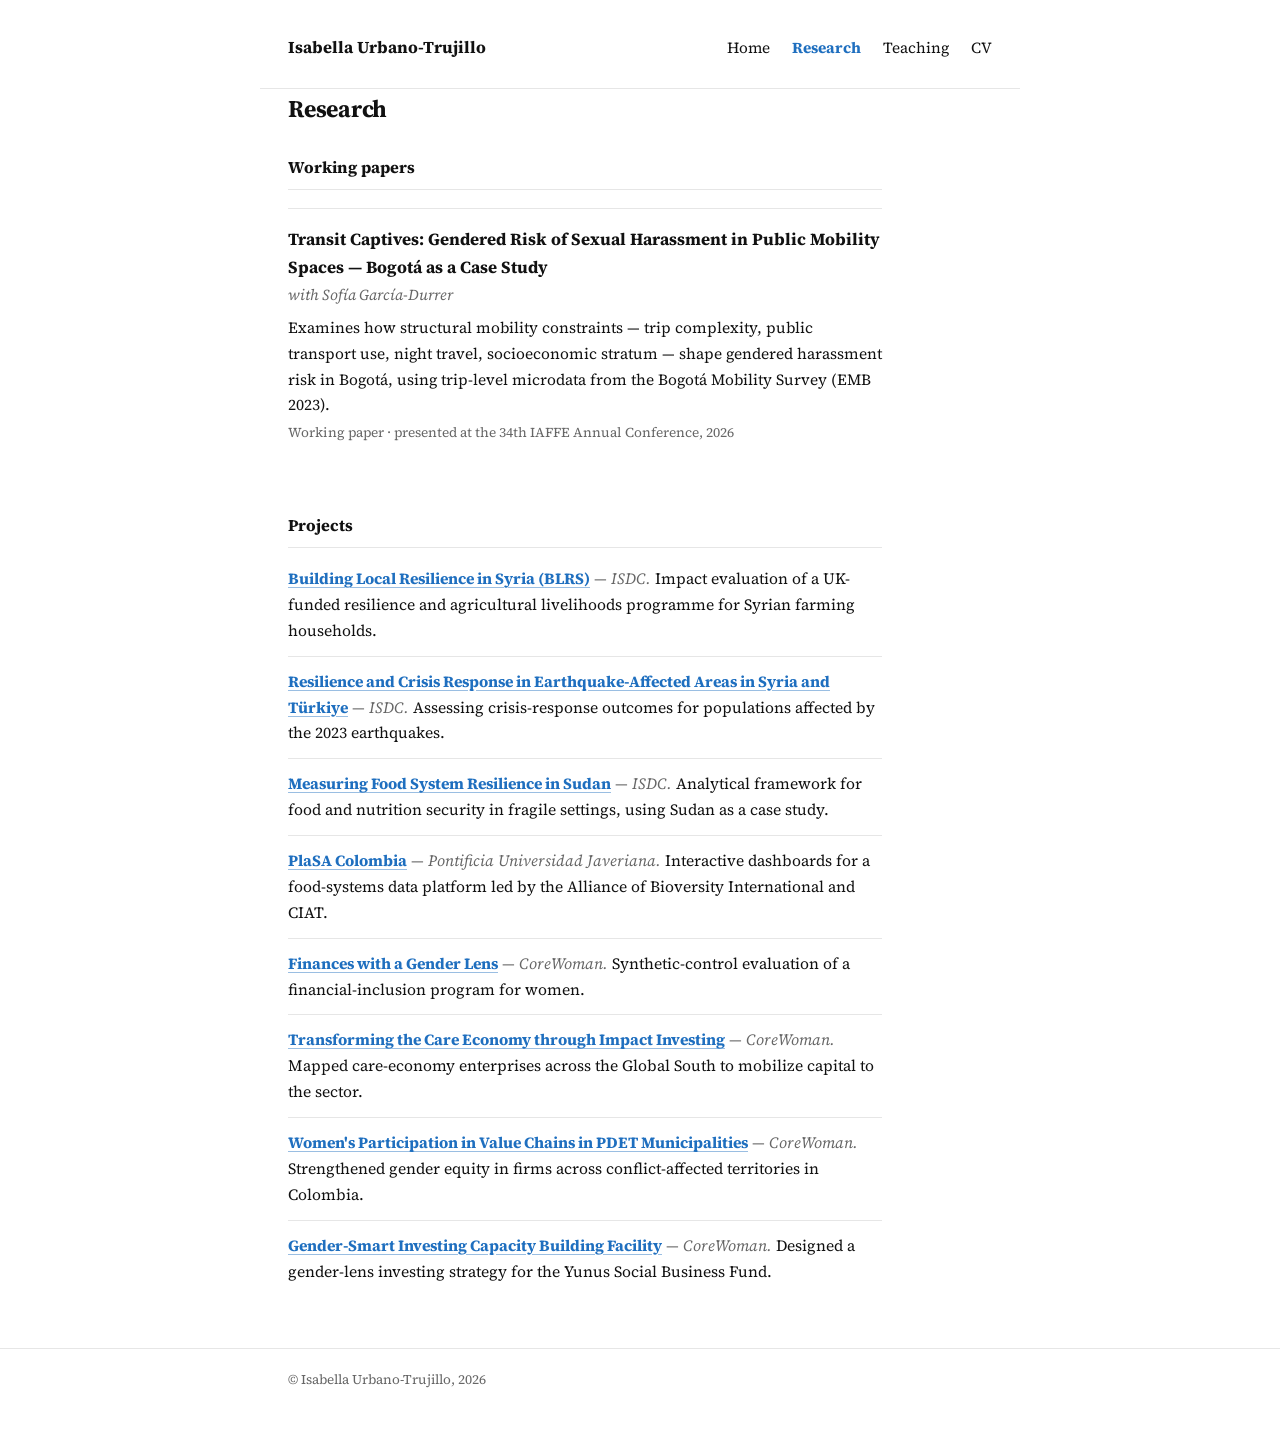
==== research.html @ 7f3ddb9d "Add files via upload" ====
<!DOCTYPE html>
<html lang="en">
<head>
<meta charset="UTF-8">
<meta name="viewport" content="width=device-width, initial-scale=1">
<title>Research — Isabella Urbano-Trujillo</title>
<link rel="preconnect" href="https://fonts.googleapis.com">
<link rel="preconnect" href="https://fonts.gstatic.com" crossorigin>
<link href="https://fonts.googleapis.com/css2?family=Source+Serif+4:ital,opsz,wght@0,8..60,400;0,8..60,600;1,8..60,400&display=swap" rel="stylesheet">
<link rel="stylesheet" href="style.css">
</head>
<body>

<header class="topbar">
  <a class="brand" href="index.html">Isabella Urbano-Trujillo</a>
  <nav class="toplinks">
    <a href="index.html">Home</a>
    <a href="research.html" class="active">Research</a>
    <a href="teaching.html">Teaching</a>
    <a href="isabella-urbano-trujillo-cv.pdf" target="_blank" rel="noopener">CV</a>
  </nav>
</header>

<main class="page">
  <h1>Research</h1>

  <section>
    <h2>Working papers</h2>
    <div class="entry">
      <div class="entry-head">
        <span class="entry-title">Transit Captives: Gendered Risk of Sexual Harassment in Public Mobility Spaces — Bogotá as a Case Study</span>
      </div>
      <div class="entry-org">with Sofía García-Durrer</div>
      <p>Examines how structural mobility constraints — trip complexity, public transport use, night travel, socioeconomic stratum — shape gendered harassment risk in Bogotá, using trip-level microdata from the Bogotá Mobility Survey (EMB 2023).</p>
      <p class="status">Working paper · presented at the 34th IAFFE Annual Conference, 2026</p>
    </div>
  </section>

  <section>
    <h2>Projects</h2>

    <ul class="project-list">
      <li>
        <a href="https://isdc.org/projects/blrs-building-local-resilience-in-syria/" target="_blank" rel="noopener">Building Local Resilience in Syria (BLRS)</a>
        <span class="org">— ISDC.</span> Impact evaluation of a UK-funded resilience and agricultural livelihoods programme for Syrian farming households.
      </li>
      <li>
        <a href="https://isdc.org/projects/resilience-and-crisis-response-in-earthquake-affected-areas-in-syria-and-turkiye/" target="_blank" rel="noopener">Resilience and Crisis Response in Earthquake-Affected Areas in Syria and Türkiye</a>
        <span class="org">— ISDC.</span> Assessing crisis-response outcomes for populations affected by the 2023 earthquakes.
      </li>
      <li>
        <a href="https://isdc.org/projects/measuring-food-system-resilience-in-sudan/" target="_blank" rel="noopener">Measuring Food System Resilience in Sudan</a>
        <span class="org">— ISDC.</span> Analytical framework for food and nutrition security in fragile settings, using Sudan as a case study.
      </li>
      <li>
        <a href="https://alliancebioversityciat.org/tools-innovations/plasa-colombia" target="_blank" rel="noopener">PlaSA Colombia</a>
        <span class="org">— Pontificia Universidad Javeriana.</span> Interactive dashboards for a food-systems data platform led by the Alliance of Bioversity International and CIAT.
      </li>
      <li>
        <a href="https://www.corewoman.org/inclusion-financiera" target="_blank" rel="noopener">Finances with a Gender Lens</a>
        <span class="org">— CoreWoman.</span> Synthetic-control evaluation of a financial-inclusion program for women.
      </li>
      <li>
        <a href="https://www.corewoman.org/economía-del-cuidado" target="_blank" rel="noopener">Transforming the Care Economy through Impact Investing</a>
        <span class="org">— CoreWoman.</span> Mapped care-economy enterprises across the Global South to mobilize capital to the sector.
      </li>
      <li>
        <a href="https://www.corewoman.org" target="_blank" rel="noopener">Women's Participation in Value Chains in PDET Municipalities</a>
        <span class="org">— CoreWoman.</span> Strengthened gender equity in firms across conflict-affected territories in Colombia.
      </li>
      <li>
        <a href="https://www.corewoman.org/fortalecimiento" target="_blank" rel="noopener">Gender-Smart Investing Capacity Building Facility</a>
        <span class="org">— CoreWoman.</span> Designed a gender-lens investing strategy for the Yunus Social Business Fund.
      </li>
    </ul>
  </section>
</main>

<footer>
  <div class="page">© Isabella Urbano-Trujillo, 2026</div>
</footer>

</body>
</html>
---- style.css ----
:root{
  --paper:#FFFFFF;
  --ink:#111111;
  --slate:#666666;
  --link:#1F6FBF;
  --line:#E6E6E6;
}
*{box-sizing:border-box;}
html{scroll-behavior:smooth;}
body{
  margin:0;
  background:var(--paper);
  color:var(--ink);
  font-family:"Source Serif 4", Georgia, "Times New Roman", serif;
  font-size:17px;
  line-height:1.65;
  -webkit-font-smoothing:antialiased;
}
a{color:var(--link); text-decoration-color: color-mix(in srgb, var(--link) 45%, transparent); text-underline-offset:3px;}
a:hover{text-decoration-color:var(--link);}
strong, b{font-weight:700;}

.page{max-width:760px; margin:0 auto; padding:0 28px;}

/* Top bar */
.topbar{
  max-width:760px;
  margin:0 auto;
  padding:34px 28px 26px;
  display:flex;
  justify-content:space-between;
  align-items:baseline;
  flex-wrap:wrap;
  gap:12px 24px;
  border-bottom:1px solid var(--line);
}
.brand{
  font-weight:700;
  font-size:1.05rem;
  color:var(--ink);
  text-decoration:none;
}
.brand:hover{color:var(--link);}
.toplinks{
  display:flex;
  gap:22px;
  flex-wrap:wrap;
}
.toplinks a{
  color:var(--ink);
  text-decoration:none;
  font-size:0.96rem;
}
.toplinks a:hover{color:var(--link);}
.toplinks a.active{font-weight:700; color:var(--link);}

/* Hero (home page) */
.hero{
  display:flex;
  gap:32px;
  align-items:center;
  padding:48px 0 8px;
  flex-wrap:wrap;
}
.photo-lg{
  width:168px; height:168px;
  border-radius:50%;
  object-fit:cover;
  flex-shrink:0;
}
.hero h1{font-weight:700; font-size:1.6rem; margin:0 0 6px;}
.hero .role{color:var(--slate); font-size:1rem; margin:0 0 16px;}

.icon-links{
  display:flex;
  flex-wrap:wrap;
  gap:14px 20px;
  margin:0 0 8px;
}
.icon-links a{
  display:inline-flex;
  align-items:center;
  gap:7px;
  color:var(--slate);
  text-decoration:none;
  font-size:0.92rem;
}
.icon-links a:hover{color:var(--link);}
.icon-links svg{width:18px; height:18px; flex-shrink:0;}

.text-links{
  display:flex;
  flex-wrap:wrap;
  gap:6px 20px;
  font-size:0.9rem;
  margin:0 0 34px;
}
.text-links a{color:var(--slate); text-decoration:none;}
.text-links a:hover{color:var(--link);}

main{padding:44px 0 90px;}
main.home{padding-top:6px;}
section{margin-bottom:52px; max-width:66ch;}
h1{font-weight:700; font-size:1.5rem; margin:0 0 26px; letter-spacing:-0.01em;}
h2{
  font-weight:700;
  font-size:1.02rem;
  margin:0 0 18px;
  padding-bottom:8px;
  border-bottom:1px solid var(--line);
}
.lede{font-size:1.25rem; line-height:1.5; margin:0 0 20px;}
p{margin:0 0 17px;}
.muted{color:var(--slate);}

.entry{padding:16px 0; border-top:1px solid var(--line);}
.entry:first-child{border-top:none; padding-top:0;}
.entry-head{display:flex; justify-content:space-between; gap:16px; align-items:baseline; flex-wrap:wrap;}
.entry-title{font-weight:700;}
.entry-org{color:var(--slate); font-style:italic; font-size:0.95rem; margin-top:1px;}
.entry-date{color:var(--slate); font-size:0.85rem; white-space:nowrap;}
.entry p{margin:8px 0 0; font-size:0.97rem;}
.entry .status{font-size:0.85rem; color:var(--slate); margin-top:4px;}

.project-list{list-style:none; margin:0; padding:0;}
.project-list li{
  padding:12px 0;
  border-top:1px solid var(--line);
  font-size:0.98rem;
}
.project-list li:first-child{border-top:none; padding-top:0;}
.project-list a{font-weight:700;}
.project-list .org{color:var(--slate); font-style:italic;}

footer{border-top:1px solid var(--line); padding:20px 0 60px; color:var(--slate); font-size:0.84rem;}
footer .page{display:block;}

@media (max-width:600px){
  .hero{flex-direction:column; align-items:flex-start; text-align:left;}
  .photo-lg{width:130px; height:130px;}
}
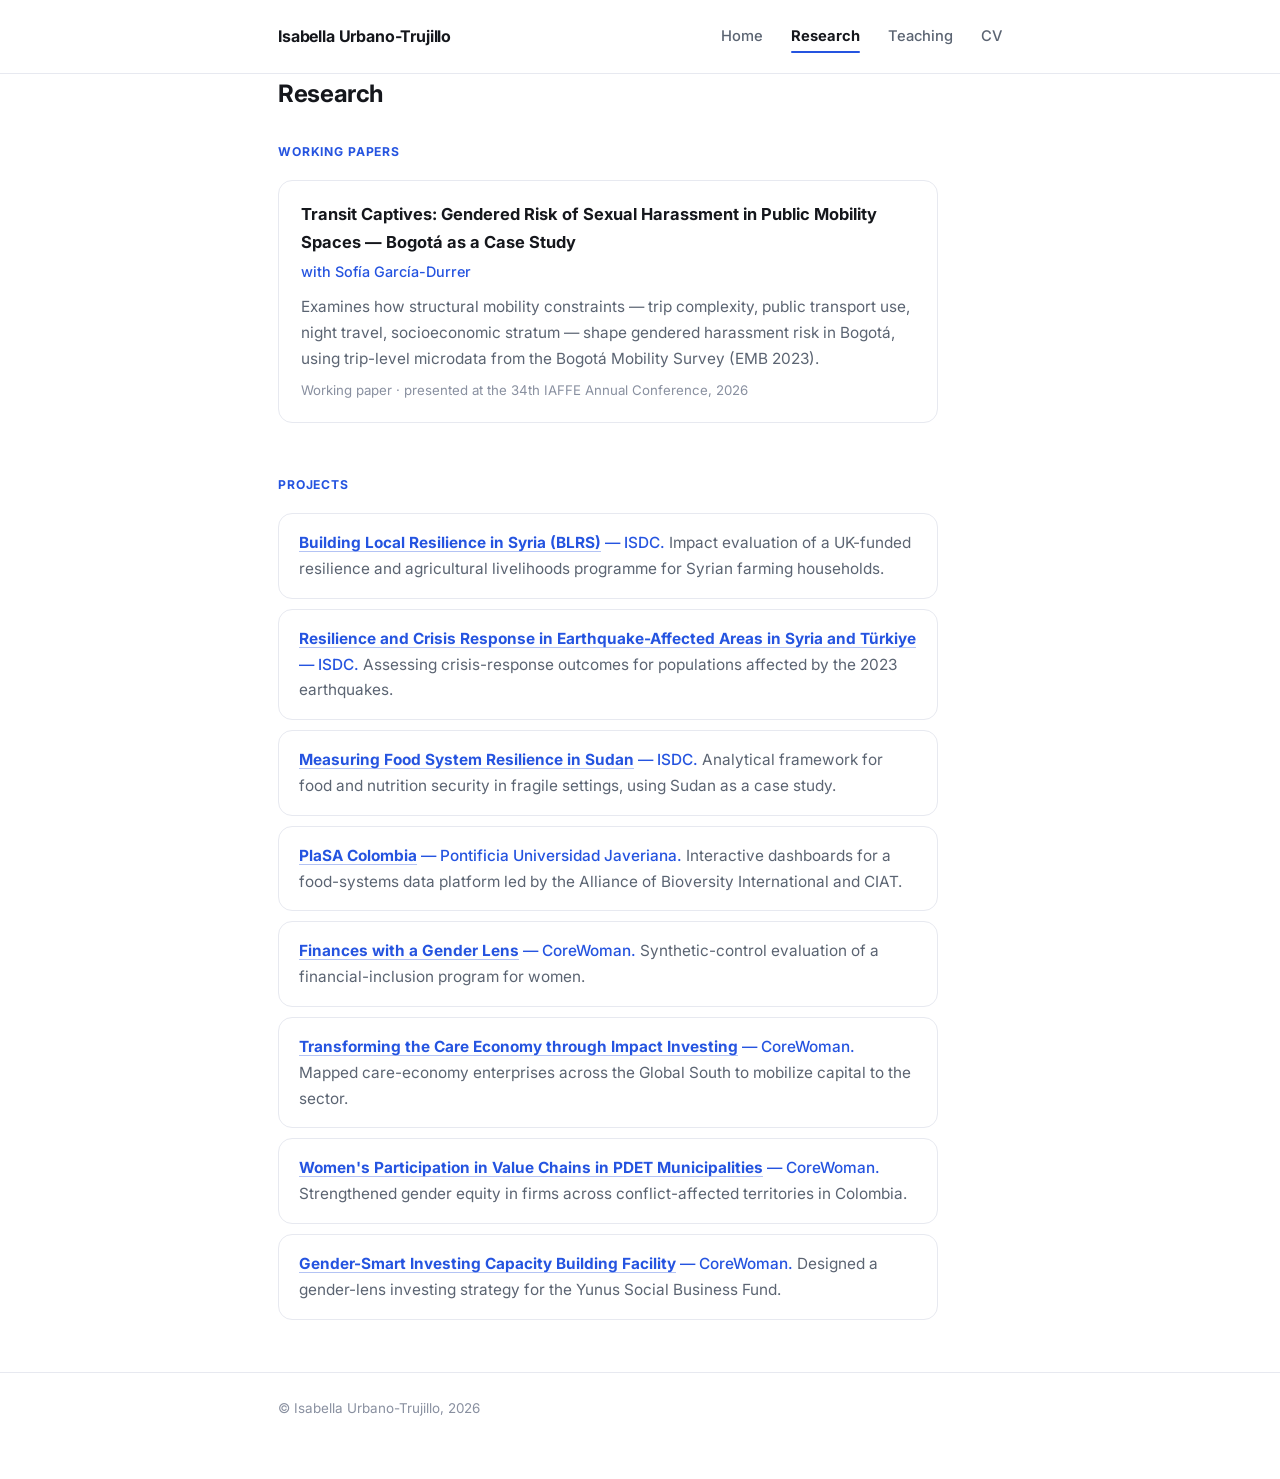
==== commit 7a278967: "Redesign site: unify layout, modernize typography and visual style" ====
--- a/research.html
+++ b/research.html
@@ -6,19 +6,21 @@
 <title>Research — Isabella Urbano-Trujillo</title>
 <link rel="preconnect" href="https://fonts.googleapis.com">
 <link rel="preconnect" href="https://fonts.gstatic.com" crossorigin>
-<link href="https://fonts.googleapis.com/css2?family=Source+Serif+4:ital,opsz,wght@0,8..60,400;0,8..60,600;1,8..60,400&display=swap" rel="stylesheet">
+<link href="https://fonts.googleapis.com/css2?family=Inter:wght@400;500;600;700;800&display=swap" rel="stylesheet">
 <link rel="stylesheet" href="style.css">
 </head>
 <body>
 
 <header class="topbar">
-  <a class="brand" href="index.html">Isabella Urbano-Trujillo</a>
-  <nav class="toplinks">
-    <a href="index.html">Home</a>
-    <a href="research.html" class="active">Research</a>
-    <a href="teaching.html">Teaching</a>
-    <a href="isabella-urbano-trujillo-cv.pdf" target="_blank" rel="noopener">CV</a>
-  </nav>
+  <div class="topbar-inner">
+    <a class="brand" href="index.html">Isabella Urbano-Trujillo</a>
+    <nav class="toplinks">
+      <a href="index.html">Home</a>
+      <a href="research.html" class="active">Research</a>
+      <a href="teaching.html">Teaching</a>
+      <a href="isabella-urbano-trujillo-cv.pdf" target="_blank" rel="noopener">CV</a>
+    </nav>
+  </div>
 </header>
 
 <main class="page">
--- a/style.css
+++ b/style.css
@@ -1,9 +1,14 @@
 :root{
   --paper:#FFFFFF;
-  --ink:#111111;
-  --slate:#666666;
-  --link:#1F6FBF;
-  --line:#E6E6E6;
+  --paper-alt:#F7F8FB;
+  --ink:#15171C;
+  --slate:#5B6472;
+  --slate-soft:#8990A0;
+  --link:#2554E0;
+  --link-soft:color-mix(in srgb, var(--link) 12%, transparent);
+  --line:#E7E9F0;
+  --ring-a:#EAF0FF;
+  --ring-b:#F3ECFF;
 }
 *{box-sizing:border-box;}
 html{scroll-behavior:smooth;}
@@ -11,131 +16,171 @@
   margin:0;
   background:var(--paper);
   color:var(--ink);
-  font-family:"Source Serif 4", Georgia, "Times New Roman", serif;
-  font-size:17px;
-  line-height:1.65;
+  font-family:"Inter", -apple-system, BlinkMacSystemFont, "Segoe UI", Helvetica, Arial, sans-serif;
+  font-size:16.5px;
+  line-height:1.68;
   -webkit-font-smoothing:antialiased;
+  -moz-osx-font-smoothing:grayscale;
 }
-a{color:var(--link); text-decoration-color: color-mix(in srgb, var(--link) 45%, transparent); text-underline-offset:3px;}
+a{color:var(--link); text-decoration-color:color-mix(in srgb, var(--link) 35%, transparent); text-underline-offset:3px;}
 a:hover{text-decoration-color:var(--link);}
-strong, b{font-weight:700;}
+strong, b{font-weight:600;}
 
-.page{max-width:760px; margin:0 auto; padding:0 28px;}
+.page{max-width:780px; margin:0 auto; padding:0 28px;}
 
 /* Top bar */
 .topbar{
-  max-width:760px;
+  position:sticky; top:0; z-index:10;
+  background:color-mix(in srgb, var(--paper) 92%, transparent);
+  backdrop-filter:blur(8px);
+  max-width:none;
+  padding:0;
+  border-bottom:1px solid var(--line);
+}
+.topbar-inner{
+  max-width:780px;
   margin:0 auto;
-  padding:34px 28px 26px;
+  padding:20px 28px;
   display:flex;
   justify-content:space-between;
-  align-items:baseline;
+  align-items:center;
   flex-wrap:wrap;
-  gap:12px 24px;
-  border-bottom:1px solid var(--line);
+  gap:10px 24px;
 }
 .brand{
   font-weight:700;
-  font-size:1.05rem;
+  font-size:1rem;
+  letter-spacing:-0.01em;
   color:var(--ink);
   text-decoration:none;
 }
 .brand:hover{color:var(--link);}
 .toplinks{
   display:flex;
-  gap:22px;
+  gap:28px;
   flex-wrap:wrap;
 }
 .toplinks a{
-  color:var(--ink);
+  position:relative;
+  color:var(--slate);
   text-decoration:none;
-  font-size:0.96rem;
+  font-size:0.92rem;
+  font-weight:500;
+  padding:4px 0;
 }
-.toplinks a:hover{color:var(--link);}
-.toplinks a.active{font-weight:700; color:var(--link);}
+.toplinks a::after{
+  content:"";
+  position:absolute; left:0; right:0; bottom:0;
+  height:2px; border-radius:2px;
+  background:var(--link);
+  transform:scaleX(0);
+  transform-origin:left;
+  transition:transform .18s ease;
+}
+.toplinks a:hover{color:var(--ink);}
+.toplinks a:hover::after{transform:scaleX(1);}
+.toplinks a.active{color:var(--ink); font-weight:700;}
+.toplinks a.active::after{transform:scaleX(1);}
 
 /* Hero (home page) */
 .hero{
   display:flex;
-  gap:32px;
-  align-items:center;
-  padding:48px 0 8px;
+  gap:52px;
+  align-items:flex-start;
+  padding:56px 0 8px;
   flex-wrap:wrap;
 }
-.photo-lg{
+.hero-side{width:216px; flex-shrink:0;}
+.photo-frame{
   width:168px; height:168px;
   border-radius:50%;
+  padding:5px;
+  background:linear-gradient(135deg, var(--ring-a), var(--ring-b));
+  margin-bottom:18px;
+}
+.photo-lg{
+  width:100%; height:100%;
+  border-radius:50%;
   object-fit:cover;
-  flex-shrink:0;
+  display:block;
+  border:3px solid var(--paper);
 }
-.hero h1{font-weight:700; font-size:1.6rem; margin:0 0 6px;}
-.hero .role{color:var(--slate); font-size:1rem; margin:0 0 16px;}
+.hero-name{font-weight:700; font-size:1.15rem; margin:0 0 3px; letter-spacing:-0.01em;}
+.hero-role{color:var(--link); font-size:0.92rem; font-weight:600; margin:0 0 3px;}
+.hero-affil{color:var(--slate); font-size:0.88rem; margin:0 0 20px; line-height:1.5;}
 
-.icon-links{
-  display:flex;
-  flex-wrap:wrap;
-  gap:14px 20px;
-  margin:0 0 8px;
-}
-.icon-links a{
-  display:inline-flex;
-  align-items:center;
-  gap:7px;
+.side-links{list-style:none; margin:0; padding:18px 0 0; border-top:1px solid var(--line); display:flex; flex-direction:column; gap:10px;}
+.side-links a{
   color:var(--slate);
   text-decoration:none;
-  font-size:0.92rem;
+  font-size:0.88rem;
+  font-weight:500;
+  transition:color .15s ease, transform .15s ease;
+  display:inline-block;
 }
-.icon-links a:hover{color:var(--link);}
-.icon-links svg{width:18px; height:18px; flex-shrink:0;}
+.side-links a:hover{color:var(--link); transform:translateX(2px);}
 
-.text-links{
-  display:flex;
-  flex-wrap:wrap;
-  gap:6px 20px;
-  font-size:0.9rem;
-  margin:0 0 34px;
-}
-.text-links a{color:var(--slate); text-decoration:none;}
-.text-links a:hover{color:var(--link);}
+.hero-content{flex:1; min-width:320px; padding-top:2px;}
 
 main{padding:44px 0 90px;}
-main.home{padding-top:6px;}
+main.home{padding-top:0;}
 section{margin-bottom:52px; max-width:66ch;}
-h1{font-weight:700; font-size:1.5rem; margin:0 0 26px; letter-spacing:-0.01em;}
+h1{font-weight:700; font-size:1.5rem; margin:0 0 28px; letter-spacing:-0.015em;}
+.section-label,
 h2{
+  display:block;
   font-weight:700;
-  font-size:1.02rem;
+  font-size:0.76rem;
+  letter-spacing:0.07em;
+  text-transform:uppercase;
+  color:var(--link);
   margin:0 0 18px;
-  padding-bottom:8px;
-  border-bottom:1px solid var(--line);
+  padding:0;
+  border:none;
 }
-.lede{font-size:1.25rem; line-height:1.5; margin:0 0 20px;}
+.lede{font-size:1.28rem; line-height:1.55; font-weight:500; margin:0 0 22px; letter-spacing:-0.005em;}
 p{margin:0 0 17px;}
-.muted{color:var(--slate);}
+.muted{color:var(--slate-soft); font-size:0.9rem;}
 
-.entry{padding:16px 0; border-top:1px solid var(--line);}
-.entry:first-child{border-top:none; padding-top:0;}
+.entry{
+  padding:20px 22px;
+  margin-bottom:14px;
+  border:1px solid var(--line);
+  border-radius:14px;
+  background:var(--paper);
+  transition:border-color .15s ease, box-shadow .15s ease, transform .15s ease;
+}
+.entry:hover{border-color:color-mix(in srgb, var(--link) 35%, var(--line)); box-shadow:0 6px 18px -12px rgba(20,30,60,0.25); transform:translateY(-1px);}
 .entry-head{display:flex; justify-content:space-between; gap:16px; align-items:baseline; flex-wrap:wrap;}
 .entry-title{font-weight:700;}
-.entry-org{color:var(--slate); font-style:italic; font-size:0.95rem; margin-top:1px;}
-.entry-date{color:var(--slate); font-size:0.85rem; white-space:nowrap;}
-.entry p{margin:8px 0 0; font-size:0.97rem;}
-.entry .status{font-size:0.85rem; color:var(--slate); margin-top:4px;}
+.entry-org{color:var(--link); font-size:0.9rem; font-weight:500; margin-top:3px;}
+.entry-date{color:var(--slate-soft); font-size:0.83rem; white-space:nowrap;}
+.entry p{margin:10px 0 0; font-size:0.96rem; color:var(--slate);}
+.entry .status{font-size:0.83rem; color:var(--slate-soft); margin-top:8px;}
 
 .project-list{list-style:none; margin:0; padding:0;}
 .project-list li{
-  padding:12px 0;
-  border-top:1px solid var(--line);
-  font-size:0.98rem;
+  padding:16px 20px;
+  margin-bottom:10px;
+  border:1px solid var(--line);
+  border-radius:14px;
+  font-size:0.96rem;
+  color:var(--slate);
+  transition:border-color .15s ease, box-shadow .15s ease, transform .15s ease;
 }
-.project-list li:first-child{border-top:none; padding-top:0;}
+.project-list li:hover{border-color:color-mix(in srgb, var(--link) 35%, var(--line)); box-shadow:0 6px 18px -12px rgba(20,30,60,0.25); transform:translateY(-1px);}
 .project-list a{font-weight:700;}
-.project-list .org{color:var(--slate); font-style:italic;}
+.project-list .org{color:var(--link); font-weight:500; font-style:normal;}
 
-footer{border-top:1px solid var(--line); padding:20px 0 60px; color:var(--slate); font-size:0.84rem;}
+footer{border-top:1px solid var(--line); padding:24px 0 60px; color:var(--slate-soft); font-size:0.84rem;}
 footer .page{display:block;}
 
-@media (max-width:600px){
-  .hero{flex-direction:column; align-items:flex-start; text-align:left;}
-  .photo-lg{width:130px; height:130px;}
+@media (max-width:640px){
+  .topbar-inner{padding:16px 22px;}
+  .toplinks{gap:18px;}
+  .hero{flex-direction:column; gap:28px; padding-top:36px;}
+  .hero-side{width:100%;}
+  .photo-frame{width:112px; height:112px; margin-bottom:14px;}
+  .side-links{flex-direction:row; flex-wrap:wrap; gap:14px 20px; border-top:none; padding-top:4px;}
+  .lede{font-size:1.14rem;}
 }
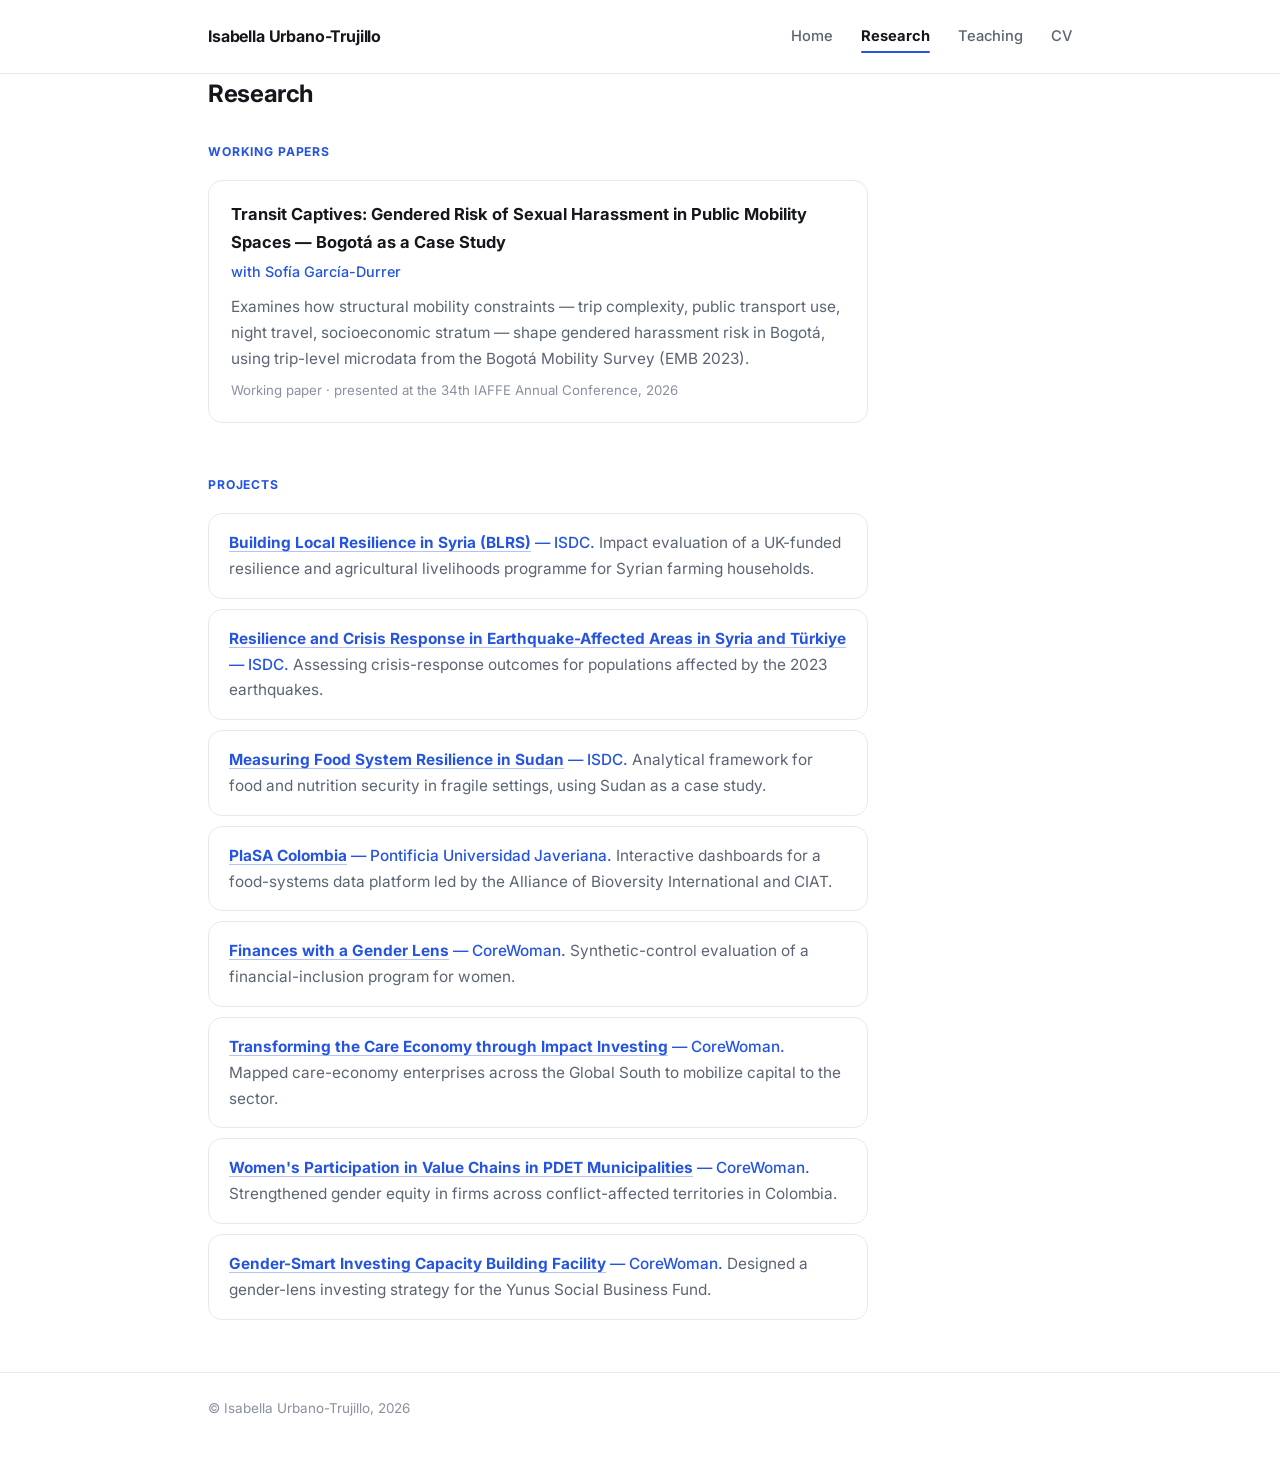
==== commit 3719de57: "Simplify hero identity block, widen layout, fix tag pill rendering and CSS caching" ====
--- a/research.html
+++ b/research.html
@@ -7,7 +7,7 @@
 <link rel="preconnect" href="https://fonts.googleapis.com">
 <link rel="preconnect" href="https://fonts.gstatic.com" crossorigin>
 <link href="https://fonts.googleapis.com/css2?family=Inter:wght@400;500;600;700;800&display=swap" rel="stylesheet">
-<link rel="stylesheet" href="style.css">
+<link rel="stylesheet" href="style.css?v=3">
 </head>
 <body>
 
--- a/style.css
+++ b/style.css
@@ -26,7 +26,7 @@
 a:hover{text-decoration-color:var(--link);}
 strong, b{font-weight:600;}
 
-.page{max-width:780px; margin:0 auto; padding:0 28px;}
+.page{max-width:920px; margin:0 auto; padding:0 28px;}
 
 /* Top bar */
 .topbar{
@@ -38,7 +38,7 @@
   border-bottom:1px solid var(--line);
 }
 .topbar-inner{
-  max-width:780px;
+  max-width:920px;
   margin:0 auto;
   padding:20px 28px;
   display:flex;
@@ -89,14 +89,15 @@
   align-items:flex-start;
   padding:56px 0 8px;
   flex-wrap:wrap;
-}
-.hero-side{width:216px; flex-shrink:0;}
+  max-width:none;
+}
+.hero-side{width:236px; flex-shrink:0;}
 .photo-frame{
-  width:168px; height:168px;
+  width:196px; height:196px;
   border-radius:50%;
   padding:5px;
   background:linear-gradient(135deg, var(--ring-a), var(--ring-b));
-  margin-bottom:18px;
+  margin-bottom:20px;
 }
 .photo-lg{
   width:100%; height:100%;
@@ -105,22 +106,38 @@
   display:block;
   border:3px solid var(--paper);
 }
-.hero-name{font-weight:700; font-size:1.15rem; margin:0 0 3px; letter-spacing:-0.01em;}
-.hero-role{color:var(--link); font-size:0.92rem; font-weight:600; margin:0 0 3px;}
+.hero-role{color:var(--ink); font-size:1.1rem; font-weight:700; margin:0 0 4px; letter-spacing:-0.01em;}
 .hero-affil{color:var(--slate); font-size:0.88rem; margin:0 0 20px; line-height:1.5;}
 
-.side-links{list-style:none; margin:0; padding:18px 0 0; border-top:1px solid var(--line); display:flex; flex-direction:column; gap:10px;}
+.side-links{list-style:none; margin:0; padding:18px 0 0; border-top:1px solid var(--line); display:flex; flex-direction:column; gap:12px;}
 .side-links a{
   color:var(--slate);
   text-decoration:none;
   font-size:0.88rem;
   font-weight:500;
   transition:color .15s ease, transform .15s ease;
-  display:inline-block;
+  display:inline-flex;
+  align-items:center;
+  gap:10px;
 }
 .side-links a:hover{color:var(--link); transform:translateX(2px);}
+.side-links svg{width:17px; height:17px; flex-shrink:0; fill:currentColor;}
 
 .hero-content{flex:1; min-width:320px; padding-top:2px;}
+
+.tag-groups{display:flex; flex-direction:column; gap:12px; margin:0 0 26px;}
+.tag-group{display:flex; align-items:baseline; gap:12px; flex-wrap:wrap;}
+.tag-label{flex-shrink:0; width:78px; font-size:0.9rem; font-weight:700; color:var(--link);}
+.tags{display:flex; flex-wrap:wrap; gap:8px;}
+.tags span{
+  background:var(--link-soft);
+  color:var(--link);
+  font-size:0.8rem;
+  font-weight:600;
+  padding:5px 12px;
+  border-radius:999px;
+  white-space:nowrap;
+}
 
 main{padding:44px 0 90px;}
 main.home{padding-top:0;}
@@ -138,7 +155,6 @@
   padding:0;
   border:none;
 }
-.lede{font-size:1.28rem; line-height:1.55; font-weight:500; margin:0 0 22px; letter-spacing:-0.005em;}
 p{margin:0 0 17px;}
 .muted{color:var(--slate-soft); font-size:0.9rem;}
 
@@ -180,7 +196,8 @@
   .toplinks{gap:18px;}
   .hero{flex-direction:column; gap:28px; padding-top:36px;}
   .hero-side{width:100%;}
-  .photo-frame{width:112px; height:112px; margin-bottom:14px;}
+  .photo-frame{width:136px; height:136px; margin-bottom:14px;}
   .side-links{flex-direction:row; flex-wrap:wrap; gap:14px 20px; border-top:none; padding-top:4px;}
-  .lede{font-size:1.14rem;}
-}
+  .tag-group{flex-direction:column; gap:6px;}
+  .tag-label{width:auto;}
+}
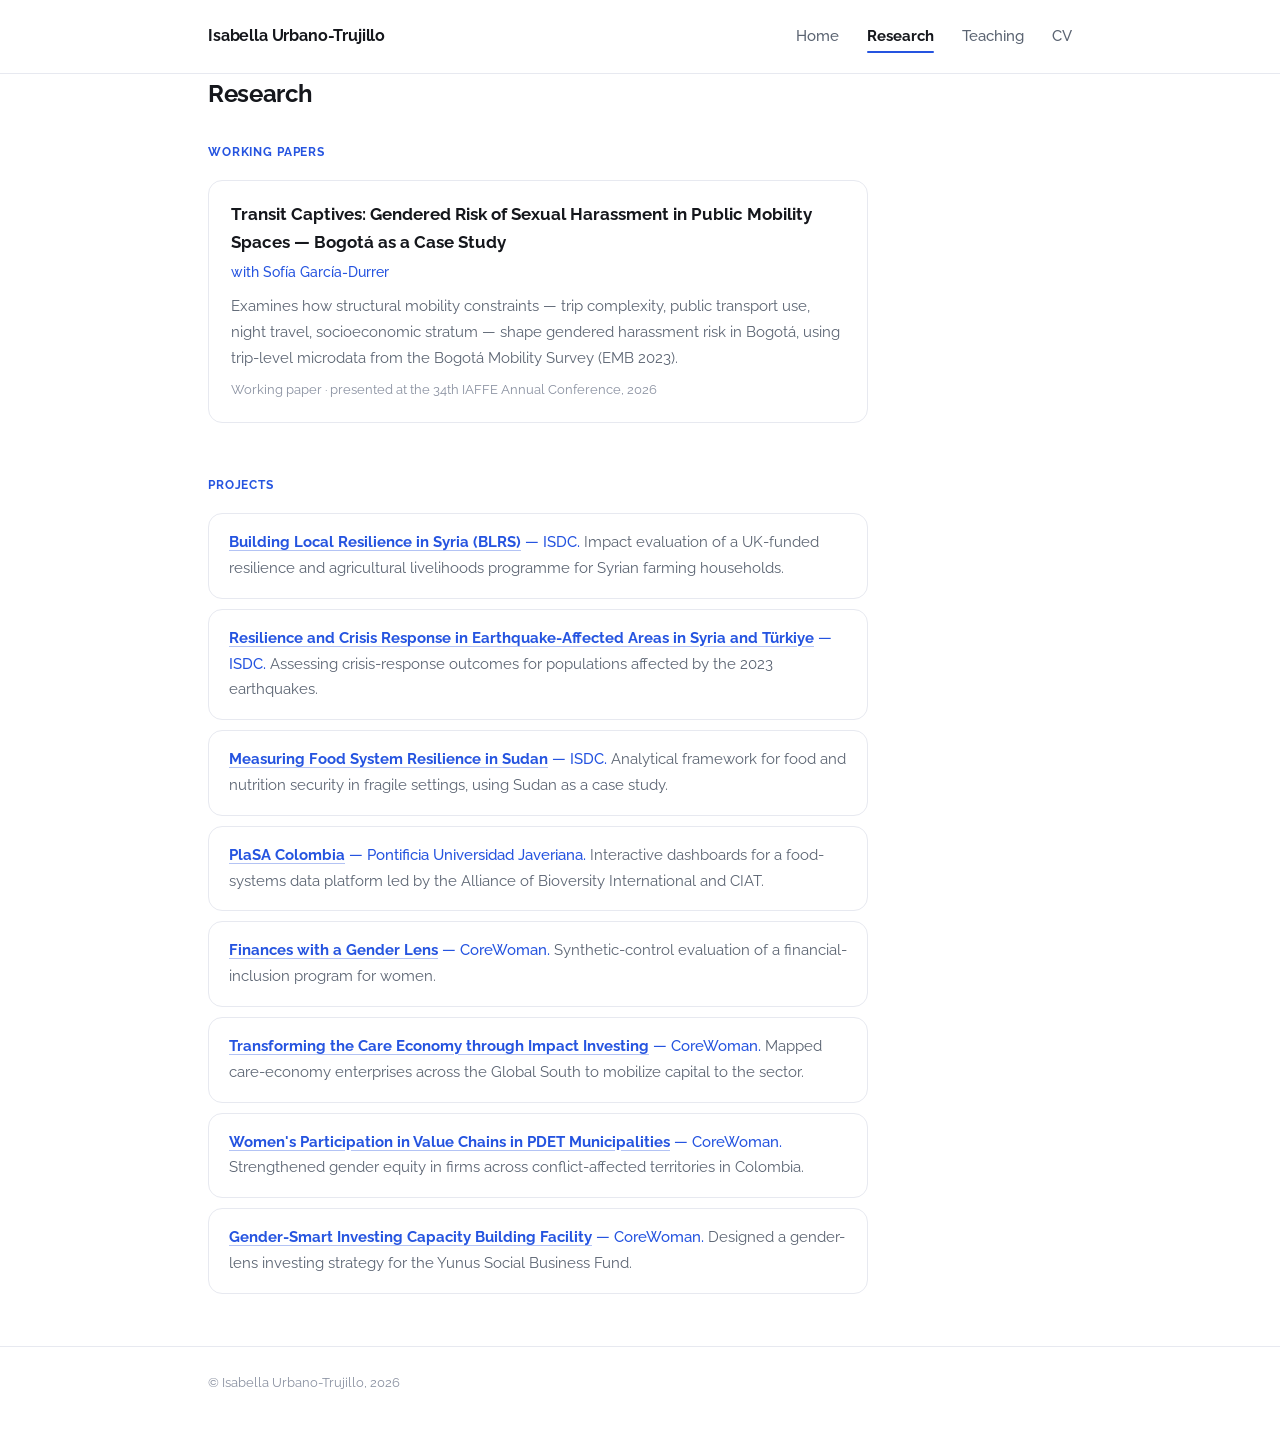
==== commit bcd02a42: "Reorder links, add Strava, merge topic/method tags, switch to Raleway font" ====
--- a/research.html
+++ b/research.html
@@ -6,8 +6,8 @@
 <title>Research — Isabella Urbano-Trujillo</title>
 <link rel="preconnect" href="https://fonts.googleapis.com">
 <link rel="preconnect" href="https://fonts.gstatic.com" crossorigin>
-<link href="https://fonts.googleapis.com/css2?family=Inter:wght@400;500;600;700;800&display=swap" rel="stylesheet">
-<link rel="stylesheet" href="style.css?v=3">
+<link href="https://fonts.googleapis.com/css2?family=Raleway:wght@400;500;600;700;800&display=swap" rel="stylesheet">
+<link rel="stylesheet" href="style.css?v=4">
 </head>
 <body>
 
--- a/style.css
+++ b/style.css
@@ -16,7 +16,7 @@
   margin:0;
   background:var(--paper);
   color:var(--ink);
-  font-family:"Inter", -apple-system, BlinkMacSystemFont, "Segoe UI", Helvetica, Arial, sans-serif;
+  font-family:"Raleway", -apple-system, BlinkMacSystemFont, "Segoe UI", Helvetica, Arial, sans-serif;
   font-size:16.5px;
   line-height:1.68;
   -webkit-font-smoothing:antialiased;
@@ -122,16 +122,16 @@
 }
 .side-links a:hover{color:var(--link); transform:translateX(2px);}
 .side-links svg{width:17px; height:17px; flex-shrink:0; fill:currentColor;}
+.side-links li.group-break{margin-top:10px;}
 
 .hero-content{flex:1; min-width:320px; padding-top:2px;}
 
-.tag-groups{display:flex; flex-direction:column; gap:12px; margin:0 0 26px;}
-.tag-group{display:flex; align-items:baseline; gap:12px; flex-wrap:wrap;}
-.tag-label{flex-shrink:0; width:78px; font-size:0.9rem; font-weight:700; color:var(--link);}
+.tag-groups{margin:0 0 30px;}
+.tag-label{display:block; font-size:0.92rem; font-weight:700; color:var(--link); margin:0 0 12px;}
 .tags{display:flex; flex-wrap:wrap; gap:8px;}
 .tags span{
   background:var(--link-soft);
-  color:var(--link);
+  color:var(--ink);
   font-size:0.8rem;
   font-weight:600;
   padding:5px 12px;
@@ -198,6 +198,4 @@
   .hero-side{width:100%;}
   .photo-frame{width:136px; height:136px; margin-bottom:14px;}
   .side-links{flex-direction:row; flex-wrap:wrap; gap:14px 20px; border-top:none; padding-top:4px;}
-  .tag-group{flex-direction:column; gap:6px;}
-  .tag-label{width:auto;}
-}
+}
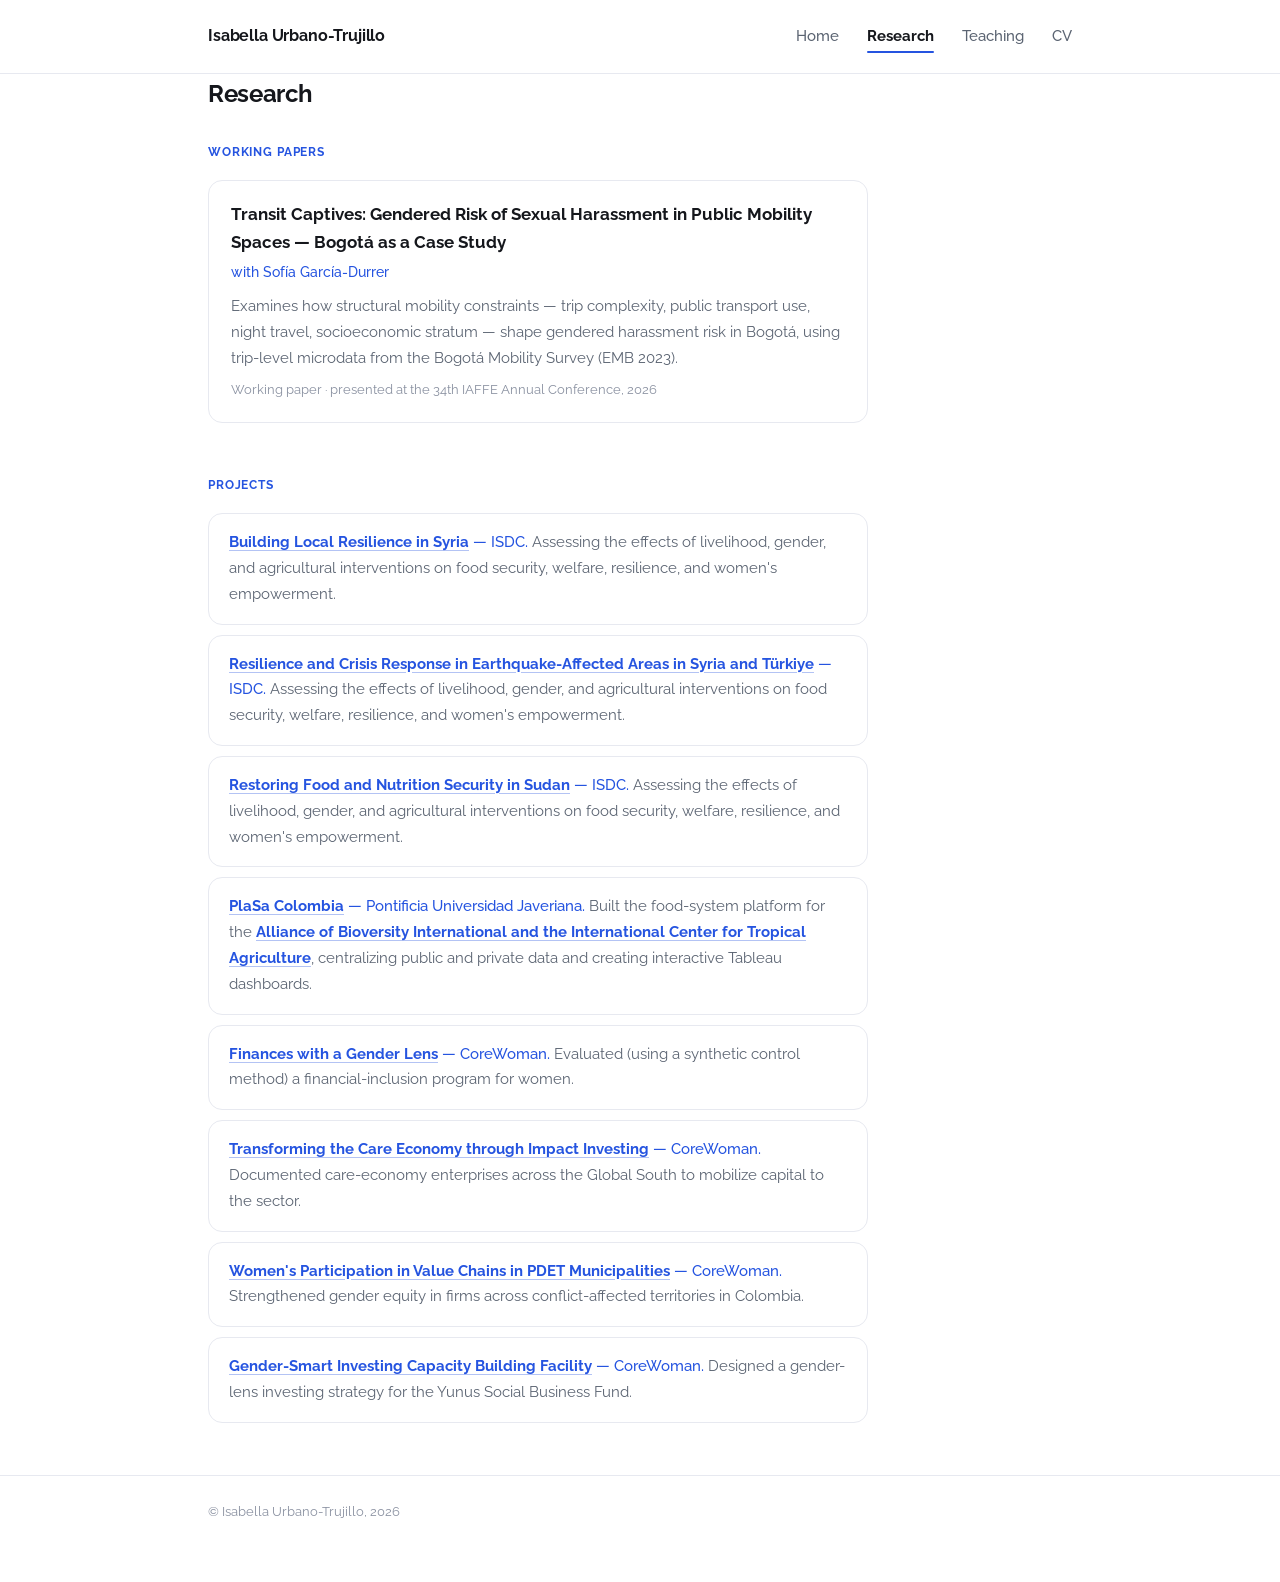
==== commit 57cfca9f: "Update home bio, research links/wording from CV, teaching bullet points - New flask icon for WelGain" ====
--- a/research.html
+++ b/research.html
@@ -7,7 +7,7 @@
 <link rel="preconnect" href="https://fonts.googleapis.com">
 <link rel="preconnect" href="https://fonts.gstatic.com" crossorigin>
 <link href="https://fonts.googleapis.com/css2?family=Raleway:wght@400;500;600;700;800&display=swap" rel="stylesheet">
-<link rel="stylesheet" href="style.css?v=4">
+<link rel="stylesheet" href="style.css?v=5">
 </head>
 <body>
 
@@ -43,35 +43,35 @@
 
     <ul class="project-list">
       <li>
-        <a href="https://isdc.org/projects/blrs-building-local-resilience-in-syria/" target="_blank" rel="noopener">Building Local Resilience in Syria (BLRS)</a>
-        <span class="org">— ISDC.</span> Impact evaluation of a UK-funded resilience and agricultural livelihoods programme for Syrian farming households.
+        <a href="https://isdc.org/building-local-resilience-in-syria/" target="_blank" rel="noopener">Building Local Resilience in Syria</a>
+        <span class="org">— ISDC.</span> Assessing the effects of livelihood, gender, and agricultural interventions on food security, welfare, resilience, and women's empowerment.
       </li>
       <li>
         <a href="https://isdc.org/projects/resilience-and-crisis-response-in-earthquake-affected-areas-in-syria-and-turkiye/" target="_blank" rel="noopener">Resilience and Crisis Response in Earthquake-Affected Areas in Syria and Türkiye</a>
-        <span class="org">— ISDC.</span> Assessing crisis-response outcomes for populations affected by the 2023 earthquakes.
+        <span class="org">— ISDC.</span> Assessing the effects of livelihood, gender, and agricultural interventions on food security, welfare, resilience, and women's empowerment.
       </li>
       <li>
-        <a href="https://isdc.org/projects/measuring-food-system-resilience-in-sudan/" target="_blank" rel="noopener">Measuring Food System Resilience in Sudan</a>
-        <span class="org">— ISDC.</span> Analytical framework for food and nutrition security in fragile settings, using Sudan as a case study.
+        <a href="https://isdc.org/projects/support-for-the-fao-impact-analysis-of-the-restoring-food-and-nutrition-security-of-affected-farming-and-pastoral-communities-in-sudan-project/" target="_blank" rel="noopener">Restoring Food and Nutrition Security in Sudan</a>
+        <span class="org">— ISDC.</span> Assessing the effects of livelihood, gender, and agricultural interventions on food security, welfare, resilience, and women's empowerment.
       </li>
       <li>
-        <a href="https://alliancebioversityciat.org/tools-innovations/plasa-colombia" target="_blank" rel="noopener">PlaSA Colombia</a>
-        <span class="org">— Pontificia Universidad Javeriana.</span> Interactive dashboards for a food-systems data platform led by the Alliance of Bioversity International and CIAT.
+        <a href="https://plasacolombia.com/sistema-alimentario/" target="_blank" rel="noopener">PlaSa Colombia</a>
+        <span class="org">— Pontificia Universidad Javeriana.</span> Built the food-system platform for the <a href="https://alliancebioversityciat.org/" target="_blank" rel="noopener">Alliance of Bioversity International and the International Center for Tropical Agriculture</a>, centralizing public and private data and creating interactive Tableau dashboards.
       </li>
       <li>
-        <a href="https://www.corewoman.org/inclusion-financiera" target="_blank" rel="noopener">Finances with a Gender Lens</a>
-        <span class="org">— CoreWoman.</span> Synthetic-control evaluation of a financial-inclusion program for women.
+        <a href="https://fundacapital.medium.com/women-who-inspire-stories-that-motivate-the-economic-empowerment-of-antioquian-women-entrepreneurs-41f267e3351f" target="_blank" rel="noopener">Finances with a Gender Lens</a>
+        <span class="org">— CoreWoman.</span> Evaluated (using a synthetic control method) a financial-inclusion program for women.
       </li>
       <li>
-        <a href="https://www.corewoman.org/economía-del-cuidado" target="_blank" rel="noopener">Transforming the Care Economy through Impact Investing</a>
-        <span class="org">— CoreWoman.</span> Mapped care-economy enterprises across the Global South to mobilize capital to the sector.
+        <a href="https://www.corewoman.org/post/centro-de-estudios-para-la-econom%C3%ADa-del-cuidado/" target="_blank" rel="noopener">Transforming the Care Economy through Impact Investing</a>
+        <span class="org">— CoreWoman.</span> Documented care-economy enterprises across the Global South to mobilize capital to the sector.
       </li>
       <li>
-        <a href="https://www.corewoman.org" target="_blank" rel="noopener">Women's Participation in Value Chains in PDET Municipalities</a>
+        <a href="https://www.elespectador.com/responsabilidad-social/impacto-mujer/generando-equidad-la-nueva-apuesta-institucional-por-la-igualdad-de-genero/" target="_blank" rel="noopener">Women's Participation in Value Chains in PDET Municipalities</a>
         <span class="org">— CoreWoman.</span> Strengthened gender equity in firms across conflict-affected territories in Colombia.
       </li>
       <li>
-        <a href="https://www.corewoman.org/fortalecimiento" target="_blank" rel="noopener">Gender-Smart Investing Capacity Building Facility</a>
+        <a href="https://andeglobal.org/gender-smart-facility/" target="_blank" rel="noopener">Gender-Smart Investing Capacity Building Facility</a>
         <span class="org">— CoreWoman.</span> Designed a gender-lens investing strategy for the Yunus Social Business Fund.
       </li>
     </ul>
--- a/style.css
+++ b/style.css
@@ -111,16 +111,16 @@
 
 .side-links{list-style:none; margin:0; padding:18px 0 0; border-top:1px solid var(--line); display:flex; flex-direction:column; gap:12px;}
 .side-links a{
-  color:var(--slate);
+  color:var(--link);
   text-decoration:none;
   font-size:0.88rem;
-  font-weight:500;
+  font-weight:600;
   transition:color .15s ease, transform .15s ease;
   display:inline-flex;
   align-items:center;
   gap:10px;
 }
-.side-links a:hover{color:var(--link); transform:translateX(2px);}
+.side-links a:hover{color:var(--ink); transform:translateX(2px);}
 .side-links svg{width:17px; height:17px; flex-shrink:0; fill:currentColor;}
 .side-links li.group-break{margin-top:10px;}
 
@@ -172,6 +172,9 @@
 .entry-org{color:var(--link); font-size:0.9rem; font-weight:500; margin-top:3px;}
 .entry-date{color:var(--slate-soft); font-size:0.83rem; white-space:nowrap;}
 .entry p{margin:10px 0 0; font-size:0.96rem; color:var(--slate);}
+.entry ul{margin:10px 0 0; padding-left:20px; font-size:0.96rem; color:var(--slate);}
+.entry ul li{margin-bottom:6px;}
+.entry ul li:last-child{margin-bottom:0;}
 .entry .status{font-size:0.83rem; color:var(--slate-soft); margin-top:8px;}
 
 .project-list{list-style:none; margin:0; padding:0;}
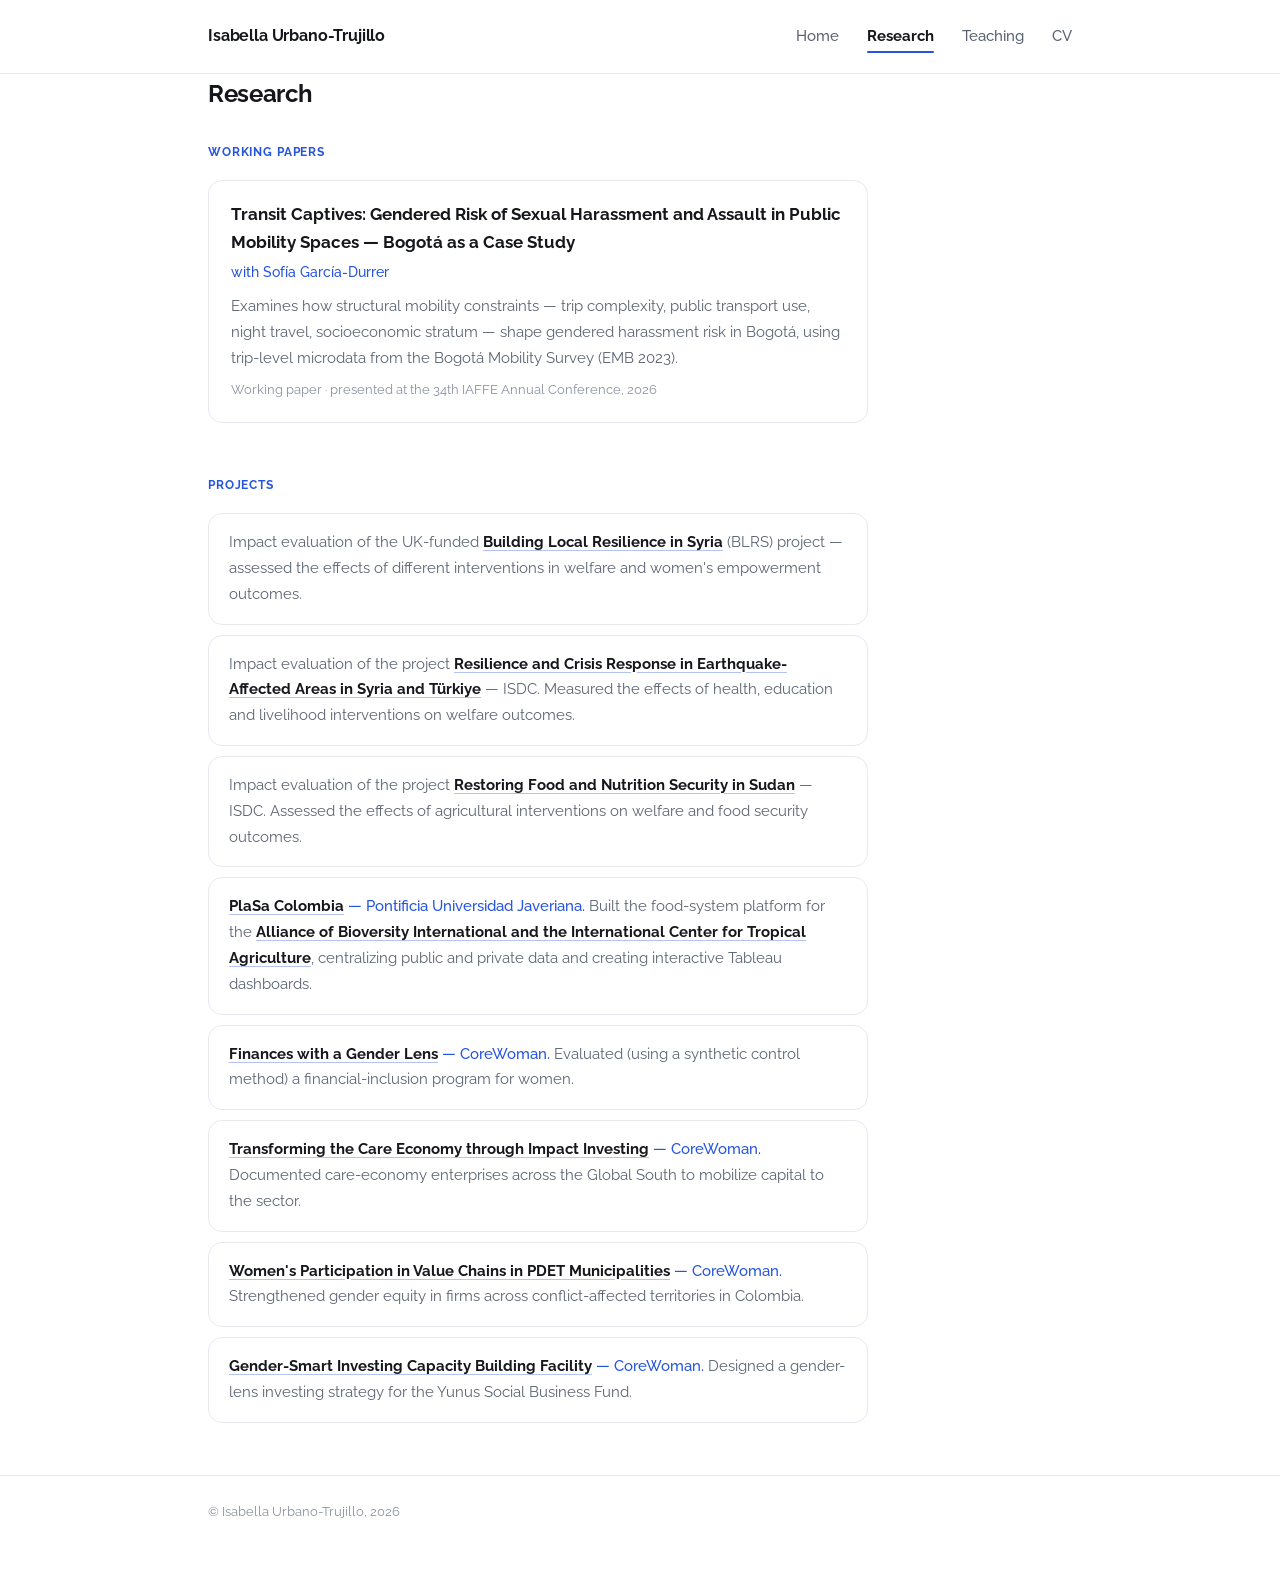
==== commit 15600075: "Update working paper title, project text/styling, drop teaching cities - Working paper title now inc" ====
--- a/research.html
+++ b/research.html
@@ -7,7 +7,7 @@
 <link rel="preconnect" href="https://fonts.googleapis.com">
 <link rel="preconnect" href="https://fonts.gstatic.com" crossorigin>
 <link href="https://fonts.googleapis.com/css2?family=Raleway:wght@400;500;600;700;800&display=swap" rel="stylesheet">
-<link rel="stylesheet" href="style.css?v=5">
+<link rel="stylesheet" href="style.css?v=6">
 </head>
 <body>
 
@@ -30,7 +30,7 @@
     <h2>Working papers</h2>
     <div class="entry">
       <div class="entry-head">
-        <span class="entry-title">Transit Captives: Gendered Risk of Sexual Harassment in Public Mobility Spaces — Bogotá as a Case Study</span>
+        <span class="entry-title">Transit Captives: Gendered Risk of Sexual Harassment and Assault in Public Mobility Spaces — Bogotá as a Case Study</span>
       </div>
       <div class="entry-org">with Sofía García-Durrer</div>
       <p>Examines how structural mobility constraints — trip complexity, public transport use, night travel, socioeconomic stratum — shape gendered harassment risk in Bogotá, using trip-level microdata from the Bogotá Mobility Survey (EMB 2023).</p>
@@ -43,16 +43,13 @@
 
     <ul class="project-list">
       <li>
-        <a href="https://isdc.org/building-local-resilience-in-syria/" target="_blank" rel="noopener">Building Local Resilience in Syria</a>
-        <span class="org">— ISDC.</span> Assessing the effects of livelihood, gender, and agricultural interventions on food security, welfare, resilience, and women's empowerment.
+        Impact evaluation of the UK-funded <a href="https://isdc.org/building-local-resilience-in-syria/" target="_blank" rel="noopener">Building Local Resilience in Syria</a> (BLRS) project — assessed the effects of different interventions in welfare and women's empowerment outcomes.
       </li>
       <li>
-        <a href="https://isdc.org/projects/resilience-and-crisis-response-in-earthquake-affected-areas-in-syria-and-turkiye/" target="_blank" rel="noopener">Resilience and Crisis Response in Earthquake-Affected Areas in Syria and Türkiye</a>
-        <span class="org">— ISDC.</span> Assessing the effects of livelihood, gender, and agricultural interventions on food security, welfare, resilience, and women's empowerment.
+        Impact evaluation of the project <a href="https://isdc.org/projects/resilience-and-crisis-response-in-earthquake-affected-areas-in-syria-and-turkiye/" target="_blank" rel="noopener">Resilience and Crisis Response in Earthquake-Affected Areas in Syria and Türkiye</a> — ISDC. Measured the effects of health, education and livelihood interventions on welfare outcomes.
       </li>
       <li>
-        <a href="https://isdc.org/projects/support-for-the-fao-impact-analysis-of-the-restoring-food-and-nutrition-security-of-affected-farming-and-pastoral-communities-in-sudan-project/" target="_blank" rel="noopener">Restoring Food and Nutrition Security in Sudan</a>
-        <span class="org">— ISDC.</span> Assessing the effects of livelihood, gender, and agricultural interventions on food security, welfare, resilience, and women's empowerment.
+        Impact evaluation of the project <a href="https://isdc.org/projects/support-for-the-fao-impact-analysis-of-the-restoring-food-and-nutrition-security-of-affected-farming-and-pastoral-communities-in-sudan-project/" target="_blank" rel="noopener">Restoring Food and Nutrition Security in Sudan</a> — ISDC. Assessed the effects of agricultural interventions on welfare and food security outcomes.
       </li>
       <li>
         <a href="https://plasacolombia.com/sistema-alimentario/" target="_blank" rel="noopener">PlaSa Colombia</a>
--- a/style.css
+++ b/style.css
@@ -188,7 +188,7 @@
   transition:border-color .15s ease, box-shadow .15s ease, transform .15s ease;
 }
 .project-list li:hover{border-color:color-mix(in srgb, var(--link) 35%, var(--line)); box-shadow:0 6px 18px -12px rgba(20,30,60,0.25); transform:translateY(-1px);}
-.project-list a{font-weight:700;}
+.project-list a{color:var(--ink); font-weight:700;}
 .project-list .org{color:var(--link); font-weight:500; font-style:normal;}
 
 footer{border-top:1px solid var(--line); padding:24px 0 60px; color:var(--slate-soft); font-size:0.84rem;}
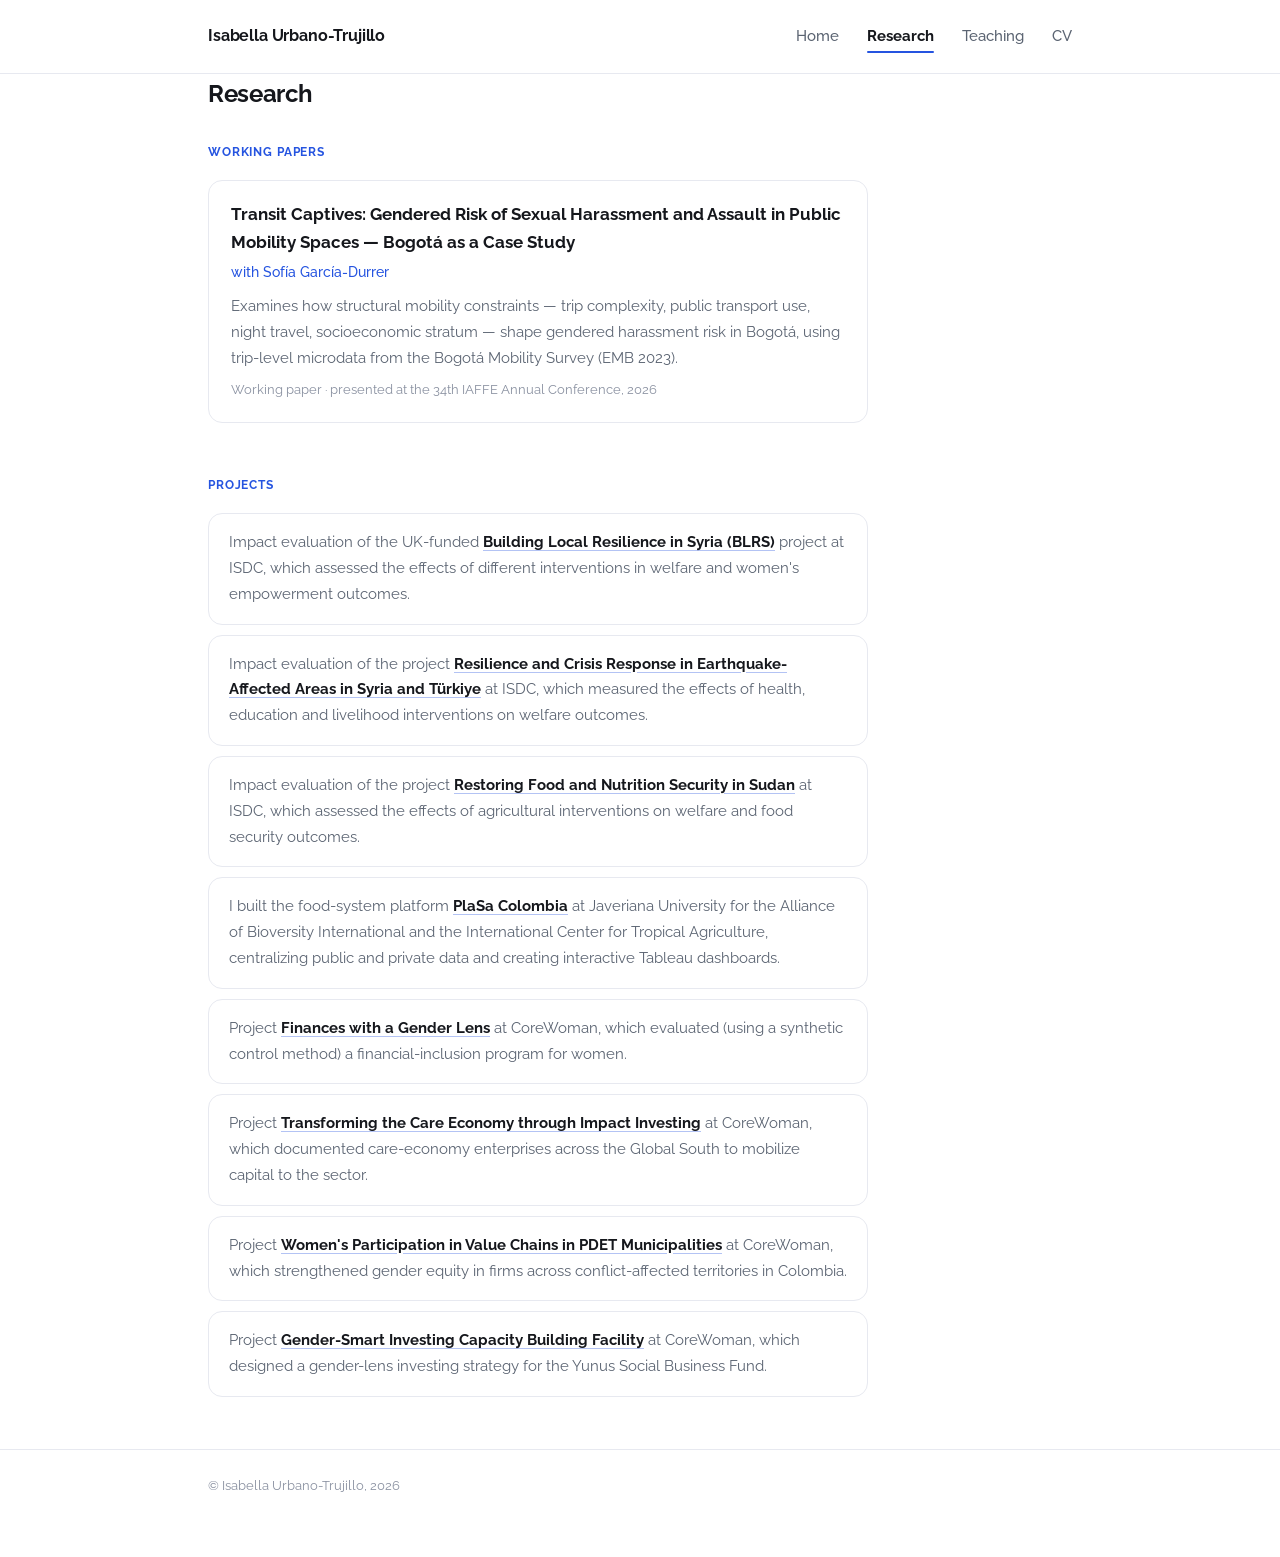
==== commit 2e9f24ba: "Rework project entries into flowing sentences, drop org styling - BLRS now bold and part of the proj" ====
--- a/research.html
+++ b/research.html
@@ -7,7 +7,7 @@
 <link rel="preconnect" href="https://fonts.googleapis.com">
 <link rel="preconnect" href="https://fonts.gstatic.com" crossorigin>
 <link href="https://fonts.googleapis.com/css2?family=Raleway:wght@400;500;600;700;800&display=swap" rel="stylesheet">
-<link rel="stylesheet" href="style.css?v=6">
+<link rel="stylesheet" href="style.css?v=7">
 </head>
 <body>
 
@@ -43,33 +43,28 @@
 
     <ul class="project-list">
       <li>
-        Impact evaluation of the UK-funded <a href="https://isdc.org/building-local-resilience-in-syria/" target="_blank" rel="noopener">Building Local Resilience in Syria</a> (BLRS) project — assessed the effects of different interventions in welfare and women's empowerment outcomes.
+        Impact evaluation of the UK-funded <a href="https://isdc.org/building-local-resilience-in-syria/" target="_blank" rel="noopener">Building Local Resilience in Syria (BLRS)</a> project at ISDC, which assessed the effects of different interventions in welfare and women's empowerment outcomes.
       </li>
       <li>
-        Impact evaluation of the project <a href="https://isdc.org/projects/resilience-and-crisis-response-in-earthquake-affected-areas-in-syria-and-turkiye/" target="_blank" rel="noopener">Resilience and Crisis Response in Earthquake-Affected Areas in Syria and Türkiye</a> — ISDC. Measured the effects of health, education and livelihood interventions on welfare outcomes.
+        Impact evaluation of the project <a href="https://isdc.org/projects/resilience-and-crisis-response-in-earthquake-affected-areas-in-syria-and-turkiye/" target="_blank" rel="noopener">Resilience and Crisis Response in Earthquake-Affected Areas in Syria and Türkiye</a> at ISDC, which measured the effects of health, education and livelihood interventions on welfare outcomes.
       </li>
       <li>
-        Impact evaluation of the project <a href="https://isdc.org/projects/support-for-the-fao-impact-analysis-of-the-restoring-food-and-nutrition-security-of-affected-farming-and-pastoral-communities-in-sudan-project/" target="_blank" rel="noopener">Restoring Food and Nutrition Security in Sudan</a> — ISDC. Assessed the effects of agricultural interventions on welfare and food security outcomes.
+        Impact evaluation of the project <a href="https://isdc.org/projects/support-for-the-fao-impact-analysis-of-the-restoring-food-and-nutrition-security-of-affected-farming-and-pastoral-communities-in-sudan-project/" target="_blank" rel="noopener">Restoring Food and Nutrition Security in Sudan</a> at ISDC, which assessed the effects of agricultural interventions on welfare and food security outcomes.
       </li>
       <li>
-        <a href="https://plasacolombia.com/sistema-alimentario/" target="_blank" rel="noopener">PlaSa Colombia</a>
-        <span class="org">— Pontificia Universidad Javeriana.</span> Built the food-system platform for the <a href="https://alliancebioversityciat.org/" target="_blank" rel="noopener">Alliance of Bioversity International and the International Center for Tropical Agriculture</a>, centralizing public and private data and creating interactive Tableau dashboards.
+        I built the food-system platform <a href="https://plasacolombia.com/sistema-alimentario/" target="_blank" rel="noopener">PlaSa Colombia</a> at Javeriana University for the Alliance of Bioversity International and the International Center for Tropical Agriculture, centralizing public and private data and creating interactive Tableau dashboards.
       </li>
       <li>
-        <a href="https://fundacapital.medium.com/women-who-inspire-stories-that-motivate-the-economic-empowerment-of-antioquian-women-entrepreneurs-41f267e3351f" target="_blank" rel="noopener">Finances with a Gender Lens</a>
-        <span class="org">— CoreWoman.</span> Evaluated (using a synthetic control method) a financial-inclusion program for women.
+        Project <a href="https://fundacapital.medium.com/women-who-inspire-stories-that-motivate-the-economic-empowerment-of-antioquian-women-entrepreneurs-41f267e3351f" target="_blank" rel="noopener">Finances with a Gender Lens</a> at CoreWoman, which evaluated (using a synthetic control method) a financial-inclusion program for women.
       </li>
       <li>
-        <a href="https://www.corewoman.org/post/centro-de-estudios-para-la-econom%C3%ADa-del-cuidado/" target="_blank" rel="noopener">Transforming the Care Economy through Impact Investing</a>
-        <span class="org">— CoreWoman.</span> Documented care-economy enterprises across the Global South to mobilize capital to the sector.
+        Project <a href="https://www.corewoman.org/post/centro-de-estudios-para-la-econom%C3%ADa-del-cuidado/" target="_blank" rel="noopener">Transforming the Care Economy through Impact Investing</a> at CoreWoman, which documented care-economy enterprises across the Global South to mobilize capital to the sector.
       </li>
       <li>
-        <a href="https://www.elespectador.com/responsabilidad-social/impacto-mujer/generando-equidad-la-nueva-apuesta-institucional-por-la-igualdad-de-genero/" target="_blank" rel="noopener">Women's Participation in Value Chains in PDET Municipalities</a>
-        <span class="org">— CoreWoman.</span> Strengthened gender equity in firms across conflict-affected territories in Colombia.
+        Project <a href="https://www.elespectador.com/responsabilidad-social/impacto-mujer/generando-equidad-la-nueva-apuesta-institucional-por-la-igualdad-de-genero/" target="_blank" rel="noopener">Women's Participation in Value Chains in PDET Municipalities</a> at CoreWoman, which strengthened gender equity in firms across conflict-affected territories in Colombia.
       </li>
       <li>
-        <a href="https://andeglobal.org/gender-smart-facility/" target="_blank" rel="noopener">Gender-Smart Investing Capacity Building Facility</a>
-        <span class="org">— CoreWoman.</span> Designed a gender-lens investing strategy for the Yunus Social Business Fund.
+        Project <a href="https://andeglobal.org/gender-smart-facility/" target="_blank" rel="noopener">Gender-Smart Investing Capacity Building Facility</a> at CoreWoman, which designed a gender-lens investing strategy for the Yunus Social Business Fund.
       </li>
     </ul>
   </section>
--- a/style.css
+++ b/style.css
@@ -189,7 +189,6 @@
 }
 .project-list li:hover{border-color:color-mix(in srgb, var(--link) 35%, var(--line)); box-shadow:0 6px 18px -12px rgba(20,30,60,0.25); transform:translateY(-1px);}
 .project-list a{color:var(--ink); font-weight:700;}
-.project-list .org{color:var(--link); font-weight:500; font-style:normal;}
 
 footer{border-top:1px solid var(--line); padding:24px 0 60px; color:var(--slate-soft); font-size:0.84rem;}
 footer .page{display:block;}
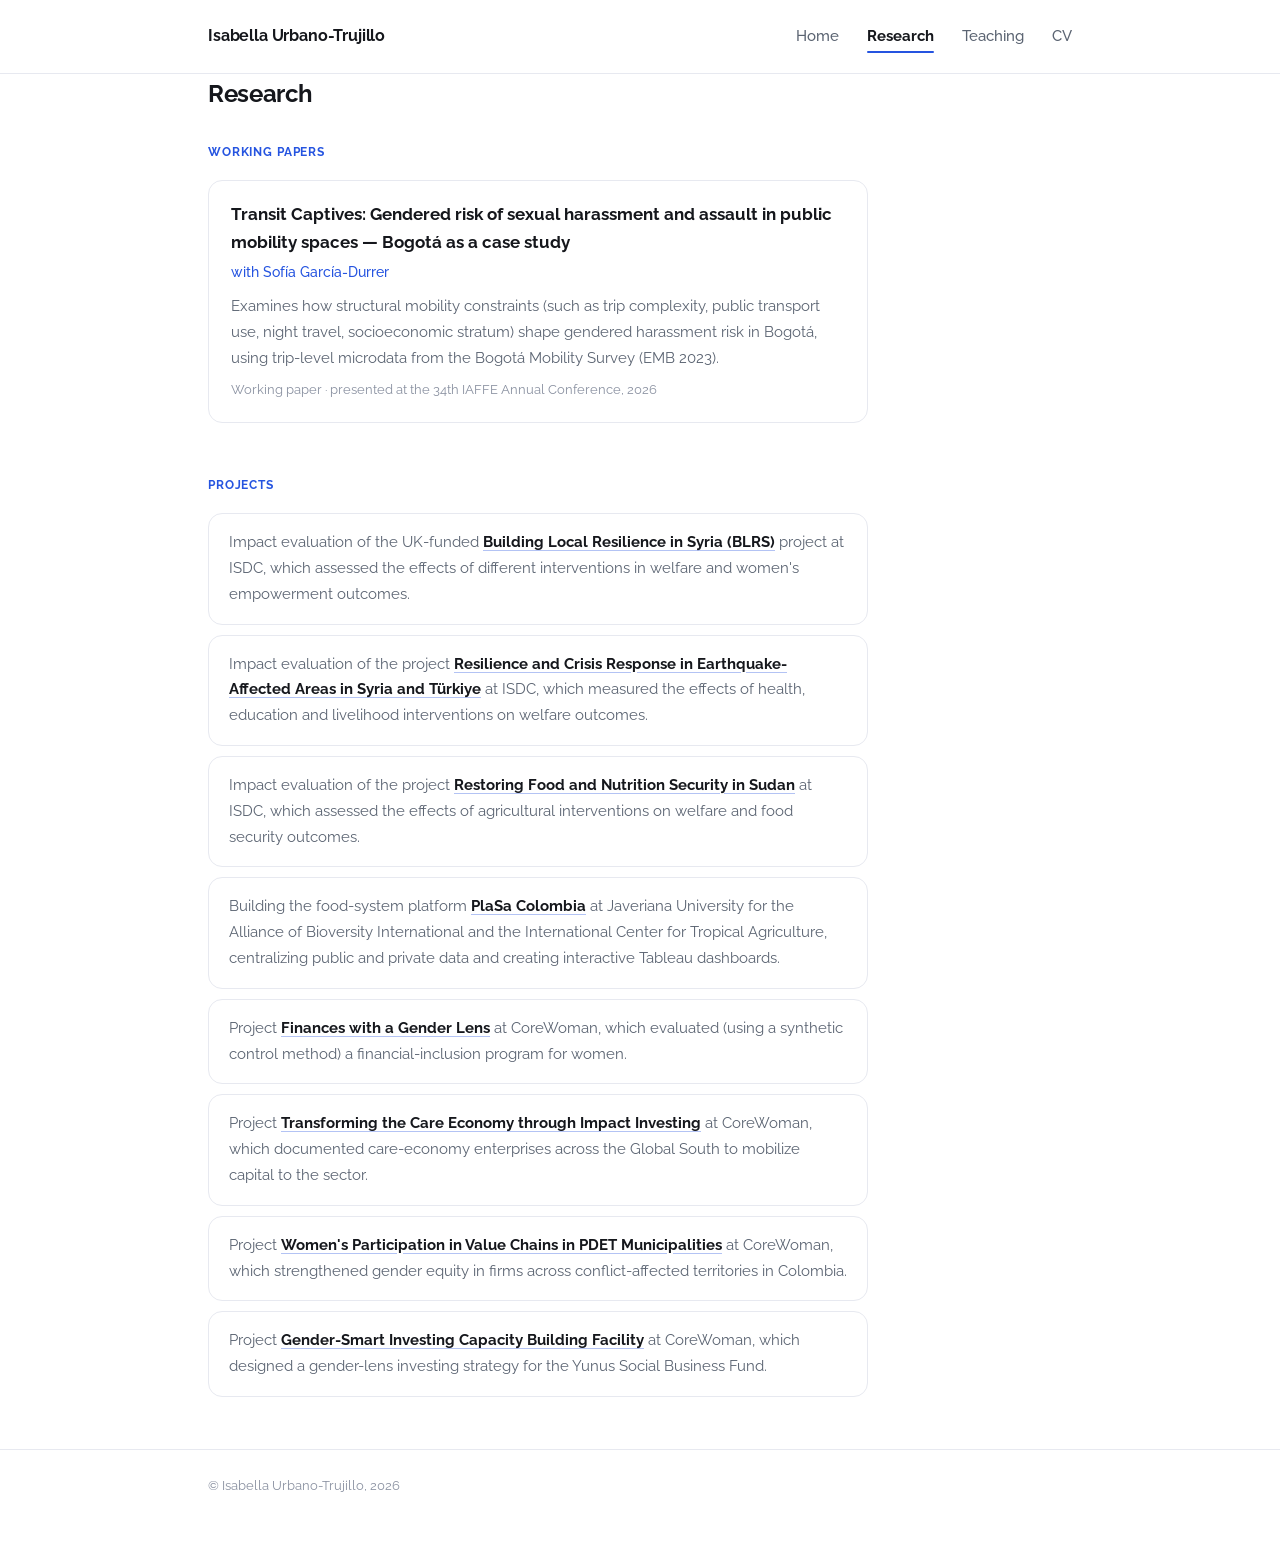
==== commit 572116d6: "Update research.html" ====
--- a/research.html
+++ b/research.html
@@ -30,10 +30,10 @@
     <h2>Working papers</h2>
     <div class="entry">
       <div class="entry-head">
-        <span class="entry-title">Transit Captives: Gendered Risk of Sexual Harassment and Assault in Public Mobility Spaces — Bogotá as a Case Study</span>
+        <span class="entry-title">Transit Captives: Gendered risk of sexual harassment and assault in public mobility spaces — Bogotá as a case study</span>
       </div>
       <div class="entry-org">with Sofía García-Durrer</div>
-      <p>Examines how structural mobility constraints — trip complexity, public transport use, night travel, socioeconomic stratum — shape gendered harassment risk in Bogotá, using trip-level microdata from the Bogotá Mobility Survey (EMB 2023).</p>
+      <p>Examines how structural mobility constraints (such as trip complexity, public transport use, night travel, socioeconomic stratum) shape gendered harassment risk in Bogotá, using trip-level microdata from the Bogotá Mobility Survey (EMB 2023).</p>
       <p class="status">Working paper · presented at the 34th IAFFE Annual Conference, 2026</p>
     </div>
   </section>
@@ -52,7 +52,7 @@
         Impact evaluation of the project <a href="https://isdc.org/projects/support-for-the-fao-impact-analysis-of-the-restoring-food-and-nutrition-security-of-affected-farming-and-pastoral-communities-in-sudan-project/" target="_blank" rel="noopener">Restoring Food and Nutrition Security in Sudan</a> at ISDC, which assessed the effects of agricultural interventions on welfare and food security outcomes.
       </li>
       <li>
-        I built the food-system platform <a href="https://plasacolombia.com/sistema-alimentario/" target="_blank" rel="noopener">PlaSa Colombia</a> at Javeriana University for the Alliance of Bioversity International and the International Center for Tropical Agriculture, centralizing public and private data and creating interactive Tableau dashboards.
+        Building the food-system platform <a href="https://plasacolombia.com/sistema-alimentario/" target="_blank" rel="noopener">PlaSa Colombia</a> at Javeriana University for the Alliance of Bioversity International and the International Center for Tropical Agriculture, centralizing public and private data and creating interactive Tableau dashboards.
       </li>
       <li>
         Project <a href="https://fundacapital.medium.com/women-who-inspire-stories-that-motivate-the-economic-empowerment-of-antioquian-women-entrepreneurs-41f267e3351f" target="_blank" rel="noopener">Finances with a Gender Lens</a> at CoreWoman, which evaluated (using a synthetic control method) a financial-inclusion program for women.
